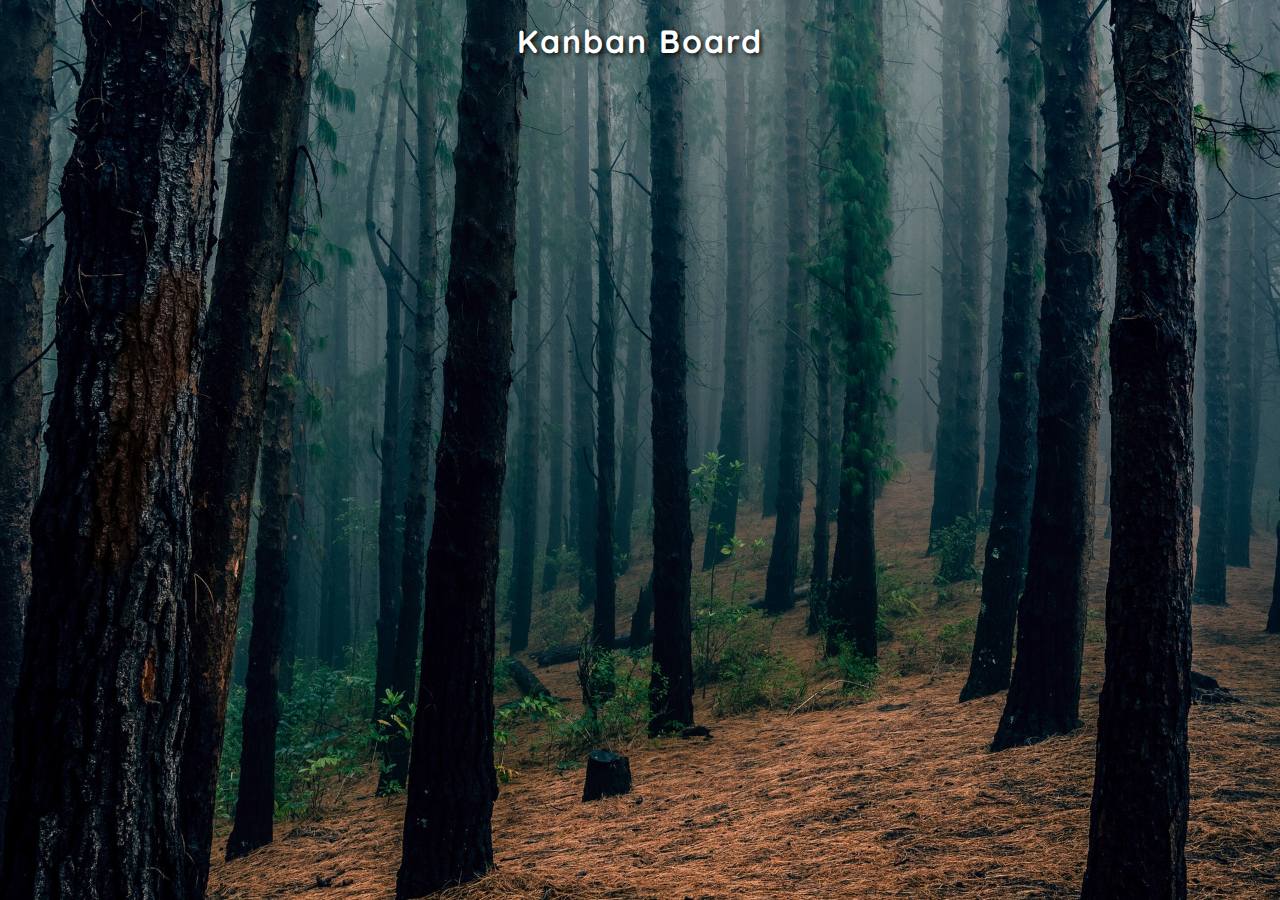
==== trello-clone-d&d/index.html @ a3257ac4 "add start template for new project -> clone trello dashboard" ====
<!DOCTYPE html>
<html lang="en">
<head>
    <meta charset="UTF-8">
    <meta name="viewport" content="width=device-width, initial-scale=1.0">
    <title>Drag and Drop</title>
    <link rel="icon" type="image/png" href="favicon.png">
    <link rel="stylesheet" href="style.css">
</head>
<body>
    <h1 class="main-title">Kanban Board</h1>
    <!-- Script -->
    <script src="script.js"></script>
</body>
</html>
---- trello-clone-d&d/style.css ----
/* Trees Image - Pexels: https://www.pexels.com/photo/photo-of-trees-in-forest-3801030/ */
@import url("https://fonts.googleapis.com/css?family=Quicksand&display=swap");

html {
  box-sizing: border-box;
}

:root {
  --column-1: #a2622d;
  --column-2: #1b6161;
  --column-3: #248224;
  --column-4: #a22d22;
}

body {
  margin: 0;
  background: url("./trees.jpg");
  background-size: cover;
  background-position: 50% 60%;
  background-attachment: fixed;
  color: white;
  font-family: Quicksand, sans-serif;
  overflow-y: hidden;
}

h1 {
  letter-spacing: 2px;
  text-shadow: 2px 2px 5px black;
}

.main-title {
  text-align: center;
  font-size: 3rem;
}

ul {
  list-style-type: none;
  margin: 0;
  padding: 0;
}

.drag-container {
  margin: 20px;
}

.drag-list {
  display: flex;
  align-items: flex-start;
}

/* Columns */
.drag-column {

  margin: 0 10px;
  position: relative;
  background-color: rgba(0, 0, 0, 0.4);
  border-radius: 10px;
  overflow-x: hidden;
}

.backlog-column .header,
.backlog-column .solid,
.backlog-column .solid:hover,
.backlog-column .over {
  background-color: var(--column-1);
}

.progress-column .header,
.progress-column .solid,
.progress-column .solid:hover,
.progress-column .over {
  background-color: var(--column-2);
}

.complete-column .header,
.complete-column .solid,
.complete-column .solid:hover,
.complete-column .over {
  background-color: var(--column-3);
}

.on-hold-column .header,
.on-hold-column .solid,
.on-hold-column .solid:hover,
.on-hold-column .over {
  background-color: var(--column-4);
}

/* Custom Scrollbar */
.custom-scroll {
  overflow-y: auto;
  max-height: 75vh;
}

.custom-scroll::-webkit-scrollbar-track {
  box-shadow: inset 0 0 6px rgba(0, 0, 0, 0.4);
  border-radius: 10px;
  background-color: rgba(255, 255, 255, 0.3);
  margin-right: 5px;
}

.custom-scroll::-webkit-scrollbar {
  width: 10px;
}

.custom-scroll::-webkit-scrollbar-thumb {
  border-radius: 10px;
  box-shadow: inset 0 0 6px rgba(0, 0, 0, 0.3);
  background-color: rgba(0, 0, 0, 0.8);
}

.header {
  display: flex;
  justify-content: center;
  border-radius: 10px;
  margin: 10px;
}

.header h1 {
  font-size: 1.25rem;
}

/* Drag and Drop */
.over {
  padding: 50px 10px;
}

.drag-item-list {
  min-height: 50px;
}

.drag-item {
  margin: 10px;
  padding: 10px;
  height: fit-content;
  background-color: rgba(0, 0, 0, 0.8);
  border-radius: 10px;
  line-height: 1.5rem;
  letter-spacing: 1px;
  cursor: pointer;
}

.drag-item:focus {
  outline: none;
  background-color: white;
  color: black;
}

/* Add Button Group */
.add-btn-group {
  display: flex;
  justify-content: space-between;
}

.add-btn {
  margin: 10px;
  padding: 5px 10px;
  display: flex;
  align-items: center;
  cursor: pointer;
  width: fit-content;
  border-radius: 5px;
  transition: all 0.3s ease-in;
  user-select: none;
}

.add-btn:hover {
  background-color: rgba(255, 255, 255, 0.9);
  color: black;
}

.add-btn:active {
  transform: scale(0.97);
}

.solid {
  display: none;
}

.solid:hover {
  transition: unset;
  filter: brightness(95%);
  color: white;
}

.plus-sign {
  font-size: 1.5rem;
  margin-right: 5px;
  position: relative;
  top: -3px;
}

.add-container {
  margin: 10px;
  padding: 5px 10px;
  border-radius: 10px;
  background-color: rgba(255, 255, 255, 0.9);
  min-height: 100px;
  display: none;
}

.add-item {
  width: 100%;
  min-height: 100px;
  height: auto;
  background-color: white;
  border-radius: 10px;
  margin: 5px auto;
  resize: none;
  color: black;
  padding: 10px;
}

.add-item:focus {
  outline: none;
}

/* Media Query: Laptop */
@media screen and (max-width: 1800px) {
  .main-title {
    font-size: 2rem;
  }
}

/* Media Query: Large Smartphone (Vertical) */
@media screen and (max-width: 600px) {
  body {
    overflow-y: auto;
  }

  .drag-container {
    margin: 0;
  }

  .drag-list {
    display: block;
  }

  .drag-column {
    margin: 10px;
  }
}
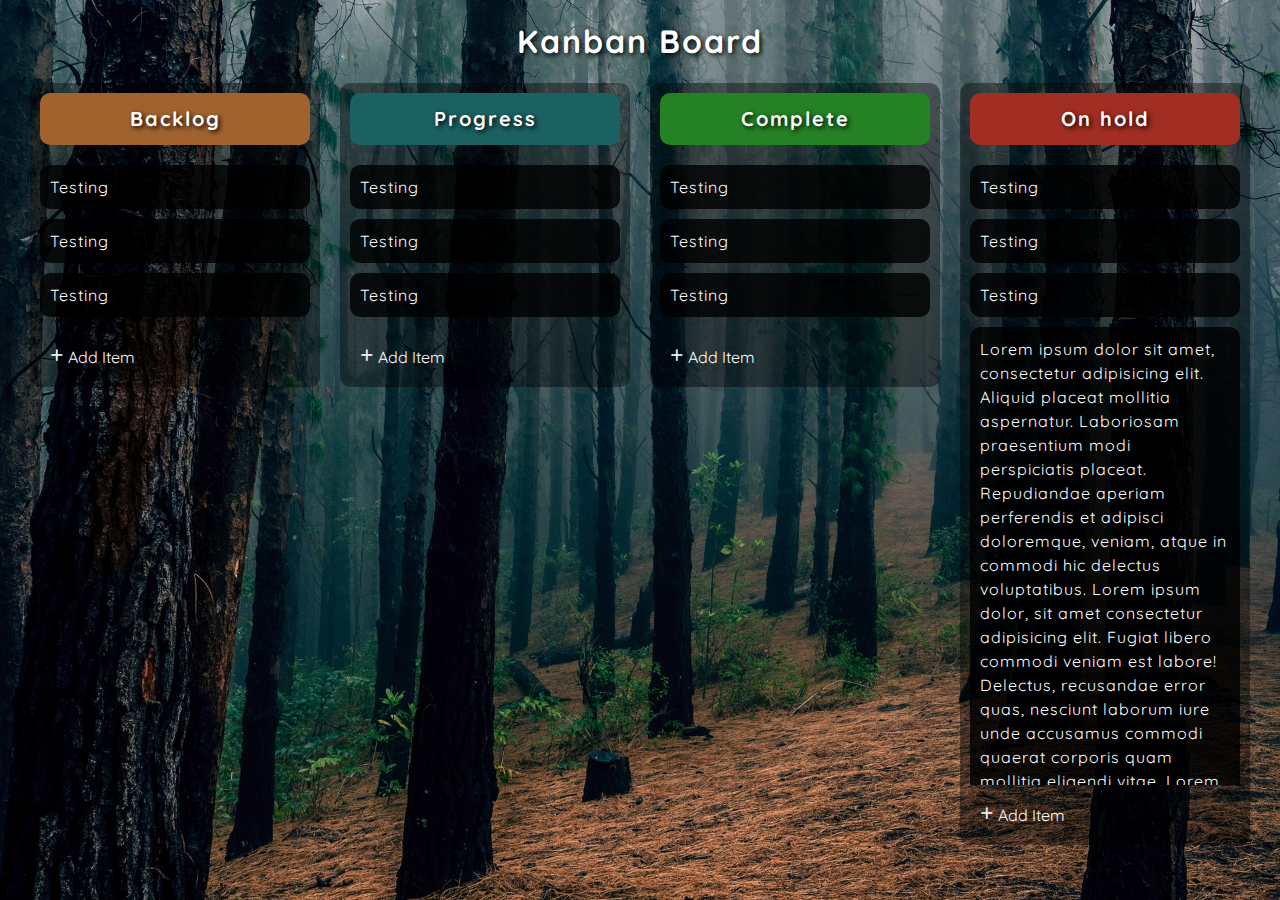
==== commit 2b1734ea: "build UI for our kanban-dashboard project" ====
--- a/trello-clone-d&d/index.html
+++ b/trello-clone-d&d/index.html
@@ -1,15 +1,132 @@
 <!DOCTYPE html>
 <html lang="en">
-<head>
-    <meta charset="UTF-8">
-    <meta name="viewport" content="width=device-width, initial-scale=1.0">
-    <title>Drag and Drop</title>
-    <link rel="icon" type="image/png" href="favicon.png">
-    <link rel="stylesheet" href="style.css">
-</head>
-<body>
+  <head>
+    <meta charset="UTF-8" />
+    <meta name="viewport" content="width=device-width, initial-scale=1.0" />
+    <title>Drag and Drop Trello Clone</title>
+    <link rel="icon" type="image/png" href="favicon.png" />
+    <link rel="stylesheet" href="style.css" />
+  </head>
+  <body>
     <h1 class="main-title">Kanban Board</h1>
-    <!-- Script -->
+    <div class="drag-container">
+      <ul class="drag-list">
+        <li class="drag-column backlog-column">
+          <span class="header">
+            <h1>Backlog</h1>
+          </span>
+          <div id="backlog-content" class="custom-scroll">
+            <ul class="drag-item-list" id="backlog-list">
+              <li class="drag-item">Testing</li>
+              <li class="drag-item">Testing</li>
+              <li class="drag-item">Testing</li>
+            </ul>
+          </div>
+          <div class="add-btn-group">
+            <div class="add-btn">
+              <span class="plus-sign">+</span>
+              <span>Add Item</span>
+            </div>
+            <div class="add-btn solid">
+              <span>Save Item</span>
+            </div>
+            <div class="add-container">
+              <div class="add-item"></div>
+            </div>
+          </div>
+        </li>
+        <li class="drag-column progress-column">
+          <span class="header">
+            <h1>Progress</h1>
+          </span>
+          <div id="progress-content" class="custom-scroll">
+            <ul class="drag-item-list" id="progress-list">
+              <li class="drag-item">Testing</li>
+              <li class="drag-item">Testing</li>
+              <li class="drag-item">Testing</li>
+            </ul>
+          </div>
+          <div class="add-btn-group">
+            <div class="add-btn">
+              <span class="plus-sign">+</span>
+              <span>Add Item</span>
+            </div>
+            <div class="add-btn solid">
+              <span>Save Item</span>
+            </div>
+            <div class="add-container">
+              <div class="add-item"></div>
+            </div>
+          </div>
+        </li>
+        <li class="drag-column complete-column">
+          <span class="header">
+            <h1>Complete</h1>
+          </span>
+          <div id="complete-content" class="custom-scroll">
+            <ul class="drag-item-list" id="complete-list">
+              <li class="drag-item">Testing</li>
+              <li class="drag-item">Testing</li>
+              <li class="drag-item">Testing</li>
+            </ul>
+          </div>
+          <div class="add-btn-group">
+            <div class="add-btn">
+              <span class="plus-sign">+</span>
+              <span>Add Item</span>
+            </div>
+            <div class="add-btn solid">
+              <span>Save Item</span>
+            </div>
+            <div class="add-container">
+              <div class="add-item"></div>
+            </div>
+          </div>
+        </li>
+        <li class="drag-column on-hold-column">
+          <span class="header">
+            <h1>On hold</h1>
+          </span>
+          <div id="on-hold-content" class="custom-scroll">
+            <ul class="drag-item-list" id="on-hold-list">
+              <li class="drag-item">Testing</li>
+              <li class="drag-item">Testing</li>
+              <li class="drag-item">Testing</li>
+              <li class="drag-item">
+                Lorem ipsum dolor sit amet, consectetur adipisicing elit.
+                Aliquid placeat mollitia aspernatur. Laboriosam praesentium modi
+                perspiciatis placeat. Repudiandae aperiam perferendis et
+                adipisci doloremque, veniam, atque in commodi hic delectus
+                voluptatibus. Lorem ipsum dolor, sit amet consectetur
+                adipisicing elit. Fugiat libero commodi veniam est labore!
+                Delectus, recusandae error quas, nesciunt laborum iure unde
+                accusamus commodi quaerat corporis quam mollitia eligendi vitae.
+                Lorem, ipsum dolor sit amet consectetur adipisicing elit.
+                Corporis at voluptate non dolore quia quo quisquam, asperiores,
+                unde quod voluptatibus voluptates dignissimos quaerat, ducimus
+                corrupti quasi et dicta sequi similique. Lorem, ipsum dolor sit
+                amet consectetur adipisicing elit. Corporis at voluptate non
+                dolore quia quo quisquam, asperiores, unde quod voluptatibus
+                voluptates dignissimos quaerat, ducimus corrupti quasi et dicta
+                sequi similique.
+              </li>
+            </ul>
+          </div>
+          <div class="add-btn-group">
+            <div class="add-btn">
+              <span class="plus-sign">+</span>
+              <span>Add Item</span>
+            </div>
+            <div class="add-btn solid">
+              <span>Save Item</span>
+            </div>
+            <div class="add-container">
+              <div class="add-item"></div>
+            </div>
+          </div>
+        </li>
+      </ul>
+    </div>
     <script src="script.js"></script>
-</body>
-</html>+  </body>
+</html>
--- a/trello-clone-d&d/style.css
+++ b/trello-clone-d&d/style.css
@@ -50,7 +50,7 @@
 
 /* Columns */
 .drag-column {
-
+  flex: 1;
   margin: 0 10px;
   position: relative;
   background-color: rgba(0, 0, 0, 0.4);
@@ -89,7 +89,7 @@
 /* Custom Scrollbar */
 .custom-scroll {
   overflow-y: auto;
-  max-height: 75vh;
+  max-height: 70vh;
 }
 
 .custom-scroll::-webkit-scrollbar-track {
@@ -239,4 +239,4 @@
   .drag-column {
     margin: 10px;
   }
-}+}
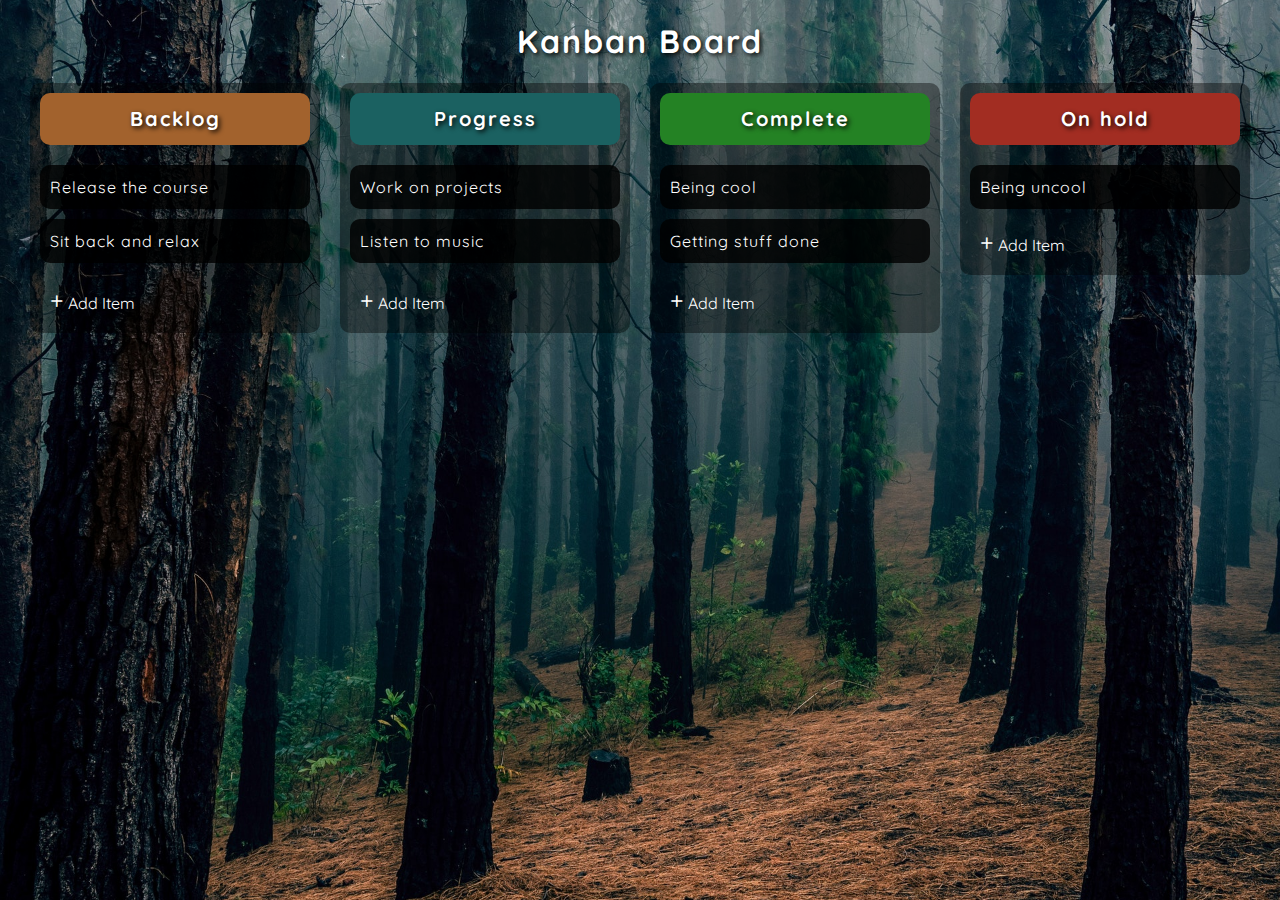
==== commit 3934c42f: "update DOM from localstorage items" ====
--- a/trello-clone-d&d/index.html
+++ b/trello-clone-d&d/index.html
@@ -16,11 +16,7 @@
             <h1>Backlog</h1>
           </span>
           <div id="backlog-content" class="custom-scroll">
-            <ul class="drag-item-list" id="backlog-list">
-              <li class="drag-item">Testing</li>
-              <li class="drag-item">Testing</li>
-              <li class="drag-item">Testing</li>
-            </ul>
+            <ul class="drag-item-list" id="backlog-list"></ul>
           </div>
           <div class="add-btn-group">
             <div class="add-btn">
@@ -40,11 +36,7 @@
             <h1>Progress</h1>
           </span>
           <div id="progress-content" class="custom-scroll">
-            <ul class="drag-item-list" id="progress-list">
-              <li class="drag-item">Testing</li>
-              <li class="drag-item">Testing</li>
-              <li class="drag-item">Testing</li>
-            </ul>
+            <ul class="drag-item-list" id="progress-list"></ul>
           </div>
           <div class="add-btn-group">
             <div class="add-btn">
@@ -64,11 +56,7 @@
             <h1>Complete</h1>
           </span>
           <div id="complete-content" class="custom-scroll">
-            <ul class="drag-item-list" id="complete-list">
-              <li class="drag-item">Testing</li>
-              <li class="drag-item">Testing</li>
-              <li class="drag-item">Testing</li>
-            </ul>
+            <ul class="drag-item-list" id="complete-list"></ul>
           </div>
           <div class="add-btn-group">
             <div class="add-btn">
@@ -88,29 +76,7 @@
             <h1>On hold</h1>
           </span>
           <div id="on-hold-content" class="custom-scroll">
-            <ul class="drag-item-list" id="on-hold-list">
-              <li class="drag-item">Testing</li>
-              <li class="drag-item">Testing</li>
-              <li class="drag-item">Testing</li>
-              <li class="drag-item">
-                Lorem ipsum dolor sit amet, consectetur adipisicing elit.
-                Aliquid placeat mollitia aspernatur. Laboriosam praesentium modi
-                perspiciatis placeat. Repudiandae aperiam perferendis et
-                adipisci doloremque, veniam, atque in commodi hic delectus
-                voluptatibus. Lorem ipsum dolor, sit amet consectetur
-                adipisicing elit. Fugiat libero commodi veniam est labore!
-                Delectus, recusandae error quas, nesciunt laborum iure unde
-                accusamus commodi quaerat corporis quam mollitia eligendi vitae.
-                Lorem, ipsum dolor sit amet consectetur adipisicing elit.
-                Corporis at voluptate non dolore quia quo quisquam, asperiores,
-                unde quod voluptatibus voluptates dignissimos quaerat, ducimus
-                corrupti quasi et dicta sequi similique. Lorem, ipsum dolor sit
-                amet consectetur adipisicing elit. Corporis at voluptate non
-                dolore quia quo quisquam, asperiores, unde quod voluptatibus
-                voluptates dignissimos quaerat, ducimus corrupti quasi et dicta
-                sequi similique.
-              </li>
-            </ul>
+            <ul class="drag-item-list" id="on-hold-list"></ul>
           </div>
           <div class="add-btn-group">
             <div class="add-btn">
